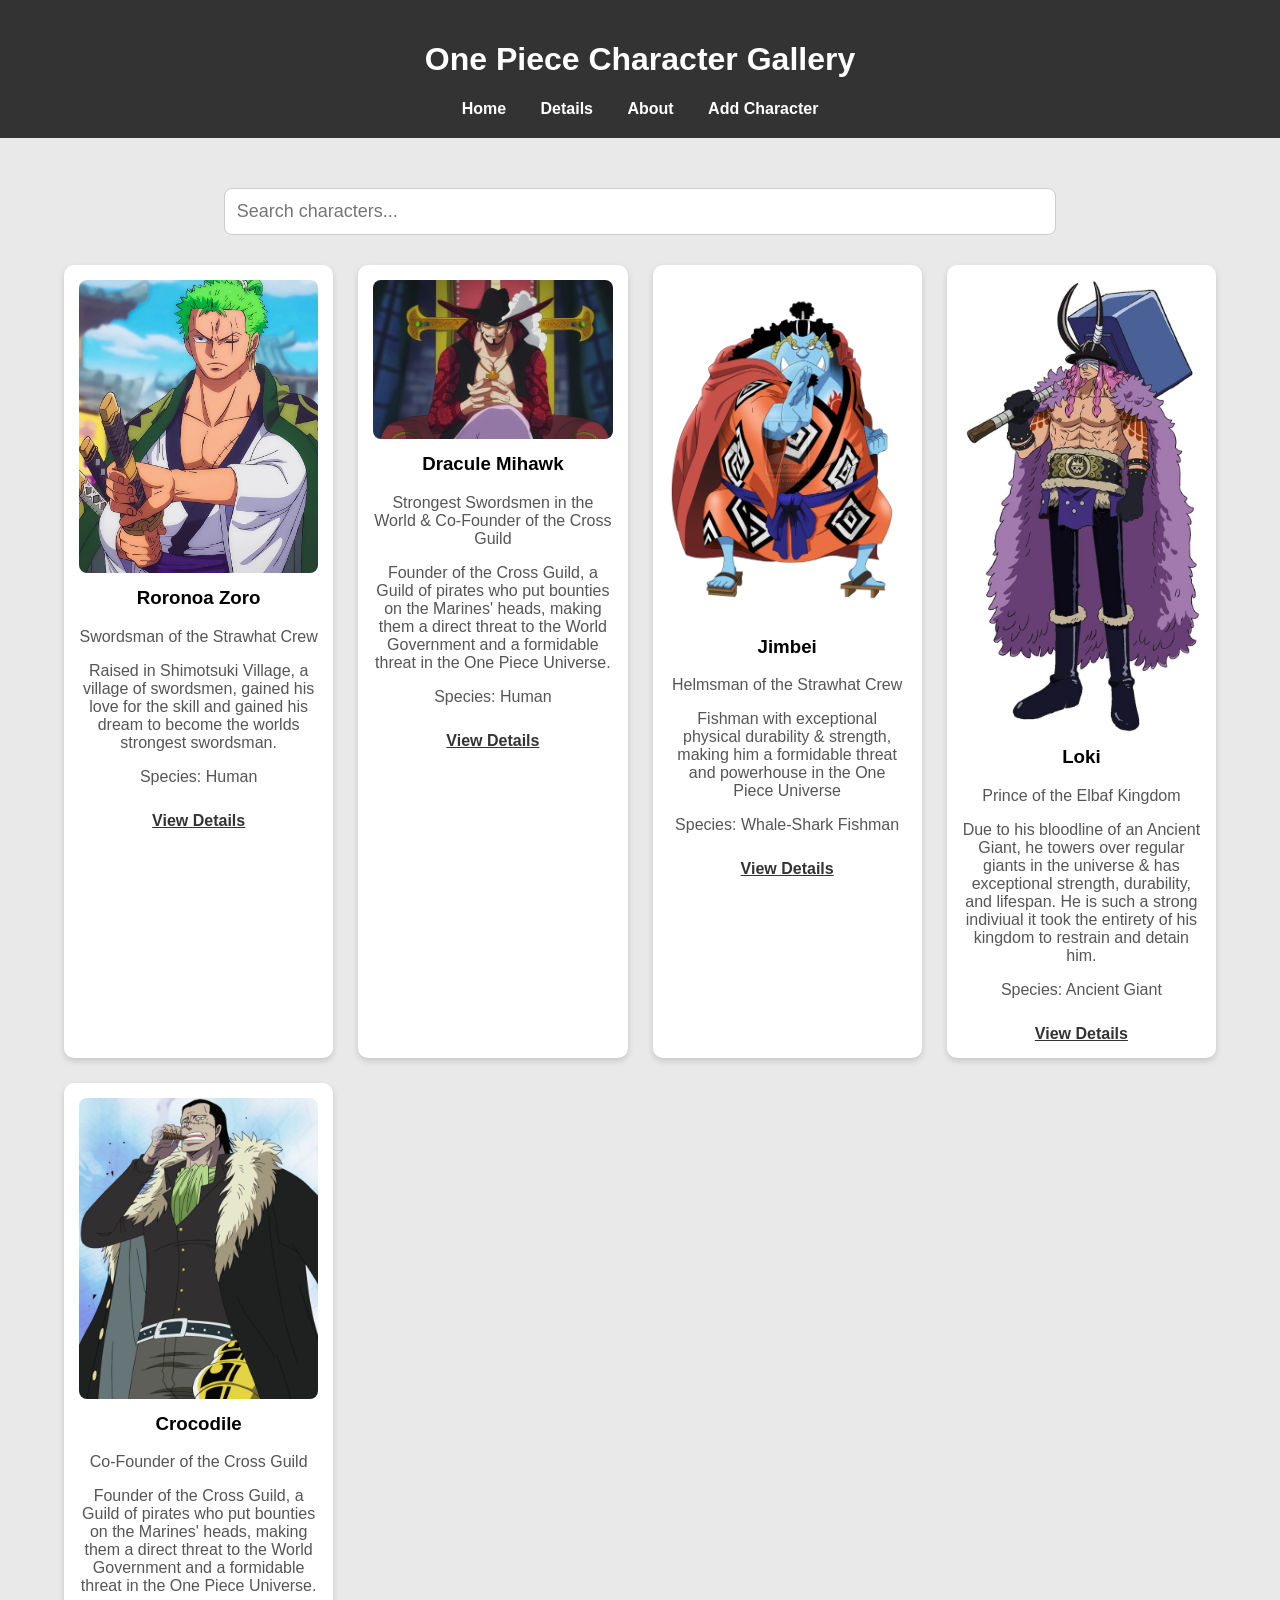
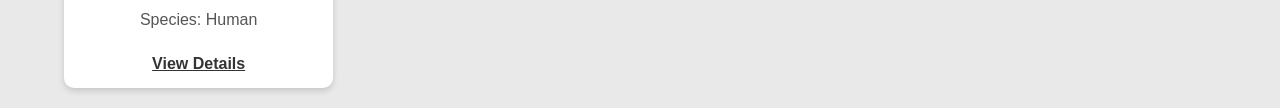
==== index.html @ 8b259c65 "Adding index, about, details, style, new-character-form, images, and descriptions" ====
<!DOCTYPE html>
<html>
<head>
    <title>One Piece Character Gallery</title>
    <link rel="stylesheet" href="style.css">
</head>
<body>

<header>
    <h1>One Piece Character Gallery</h1>
    <nav>
        <a href="index.html">Home</a>
        <a href="details.html">Details</a>
        <a href="about.html">About</a>
        <a href="new-character-form.html">Add Character</a>
    </nav>
</header>

<div class="container">

    <div class="search-bar">
        <input type="text" placeholder="Search characters...">
    </div>

    <div class="gallery">

        <div class="card">
            <img src="images/Zoro-onepiece.webp" alt="Roronoa Zoro">
            <h3>Roronoa Zoro</h3>
            <p>Swordsman of the Strawhat Crew</p>
            <p>Raised in Shimotsuki Village, a village of swordsmen, gained his love for the skill and gained his dream to become the worlds strongest swordsman.</p>
            <p>Species: Human</p>
            <a href="details.html">View Details</a>
        </div>

        <div class="card">
            <img src="images/Mihawk-onepiece.webp" alt="Dracule Mihawk">
            <h3>Dracule Mihawk</h3>
            <p>Strongest Swordsmen in the World & Co-Founder of the Cross Guild</p>
            <p>Founder of the Cross Guild, a Guild of pirates who put bounties on the Marines' heads, making them a direct threat to the World Government and a formidable threat in the One Piece Universe.</p></p>
            <p>Species: Human</p>
            <a href="details.html">View Details</a>
        </div>

        <div class="card">
            <img src="images/Jimbei-onepiece.webp" alt="Jimbei">
            <h3>Jimbei</h3>
            <p>Helmsman of the Strawhat Crew</p>
            <p>Fishman with exceptional physical durability & strength, making him a formidable threat and powerhouse in the One Piece Universe</p>
            <p>Species: Whale-Shark Fishman</p>
            <a href="details.html">View Details</a>
        </div>

        <div class="card">
            <img src="images/Loki-onepiece.webp" alt="Loki">
            <h3>Loki</h3>
            <p>Prince of the Elbaf Kingdom</p>
            <p>Due to his bloodline of an Ancient Giant, he towers over regular giants in the universe  
             & has exceptional strength, durability, and lifespan. He is such a strong indiviual it took the entirety of his kingdom to restrain and detain him.
            </p>
            <p>Species: Ancient Giant</p>
            <a href="details.html">View Details</a>
        </div>

        <div class="card">
            <img src="images/Crocodile-onepiece.webp" alt="Crocodile">
            <h3>Crocodile</h3>
            <p>Co-Founder of the Cross Guild</p>
            <p>Founder of the Cross Guild, a Guild of pirates who put bounties on the Marines' heads, making them a direct threat to the World Government and a formidable threat in the One Piece Universe.</p>
            <p>Species: Human</p>
            <a href="details.html">View Details</a>
        </div>

    </div>
</div>

</body>
</html>
---- style.css ----
body {
    font-family: Arial, sans-serif;
    background-color: #e9e9e9;
    margin: 0;
    padding: 0;
}

header {
    background-color: #333;
    color: white;
    padding: 20px;
    text-align: center;
}

nav a {
    color: white;
    margin: 0 15px;
    text-decoration: none;
    font-weight: bold;
}

.container {
    width: 90%;
    max-width: 1200px;
    margin: auto;
    padding: 20px;
}

.search-bar {
    text-align: center;
    margin: 30px 0;
}

.search-bar input {
    width: 70%;
    padding: 12px;
    font-size: 18px;
    border-radius: 8px;
    border: 1px solid #ccc;
}

.gallery {
    display: grid;
    grid-template-columns: repeat(auto-fill, minmax(250px, 1fr));
    gap: 25px;
}

.card {
    background: white;
    border-radius: 10px;
    padding: 15px;
    box-shadow: 0 3px 6px rgba(0,0,0,0.15);
    text-align: center;
}

.card img {
    width: 100%;
    border-radius: 8px;
}

.card h3 {
    margin-top: 10px;
}

.card p {
    color: #555;
}

.card a {
    display: inline-block;
    margin-top: 10px;
    color: #333;
    font-weight: bold;
}

.details-img {
    width: 350px;
    border-radius: 12px;
    display: block;
    margin: 20px auto;
}

form {
    background: white;
    padding: 25px;
    border-radius: 10px;
    box-shadow: 0 3px 6px rgba(0,0,0,0.15);
}

form input, form textarea {
    width: 100%;
    padding: 12px;
    margin: 12px 0;
    border-radius: 8px;
    border: 1px solid #ccc;
}

form button {
    padding: 12px 20px;
    background: #333;
    color: white;
    border: none;
    border-radius: 8px;
    cursor: pointer;
}
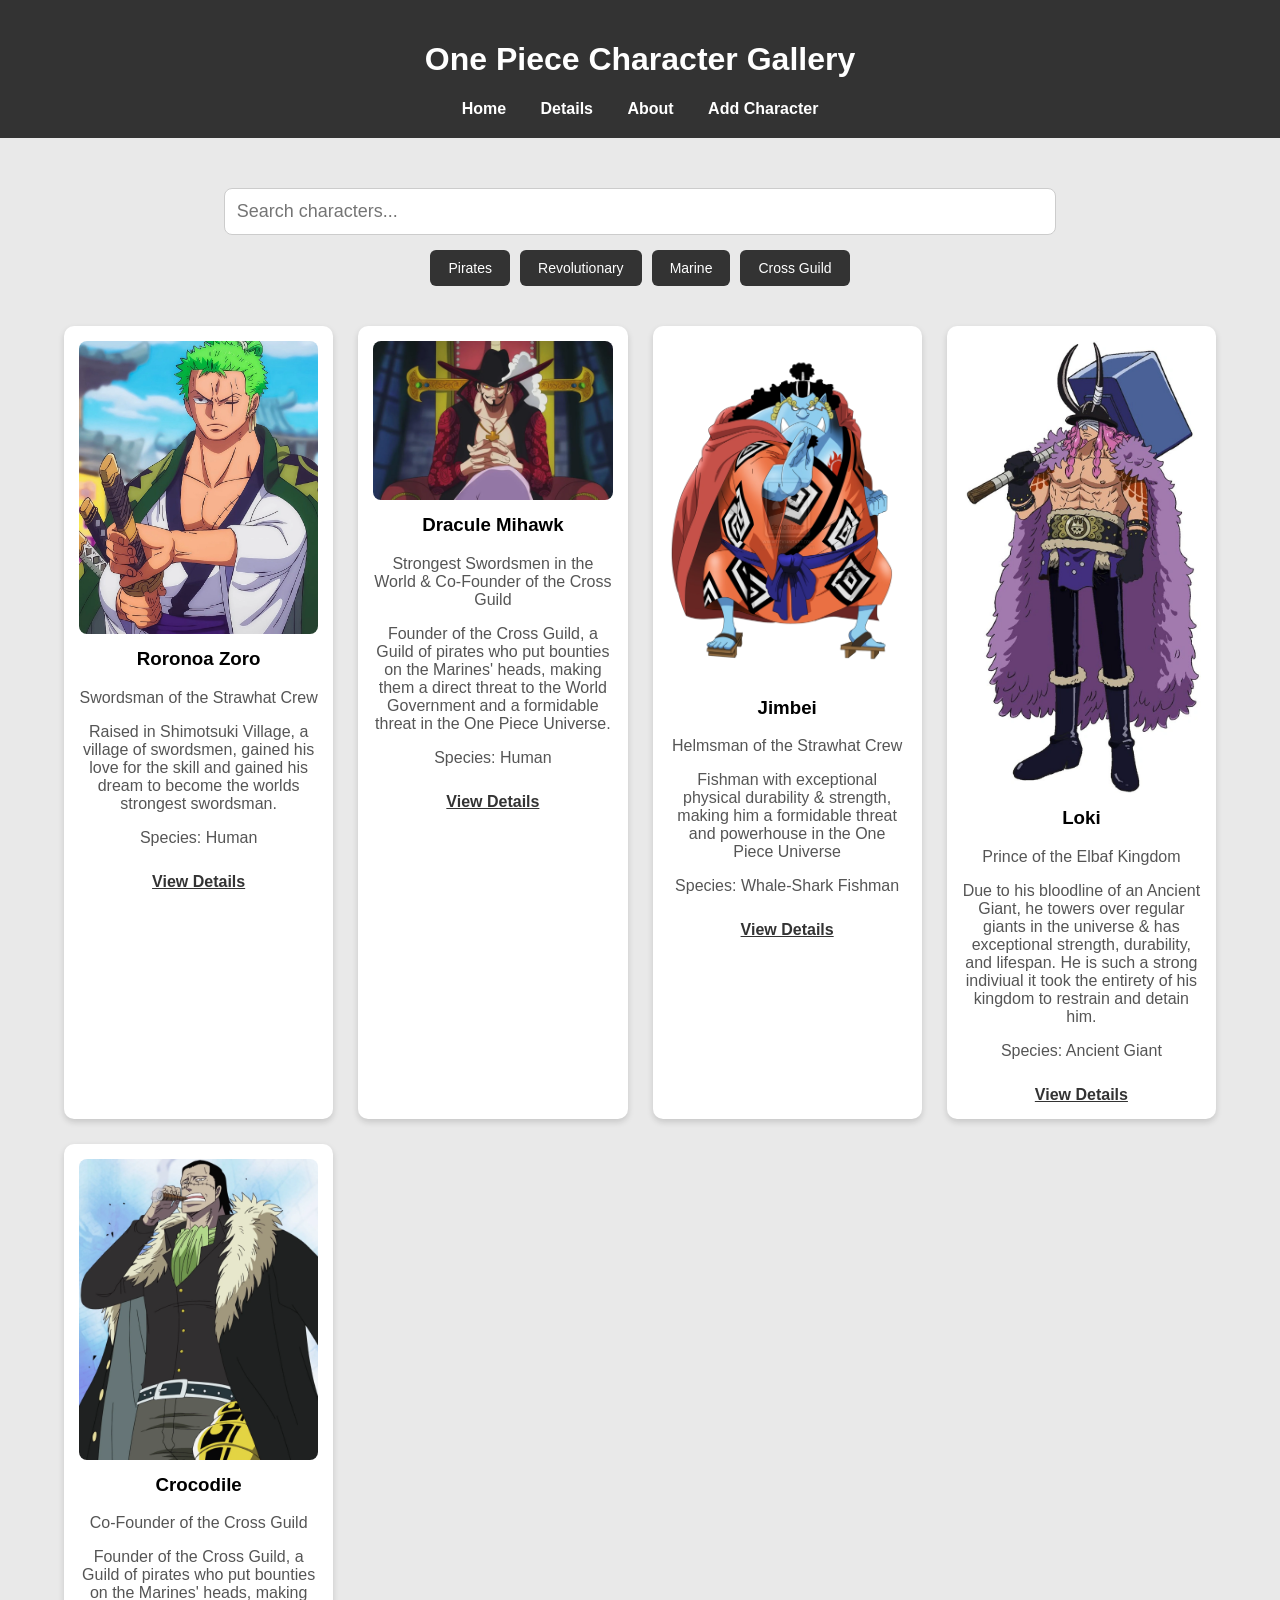
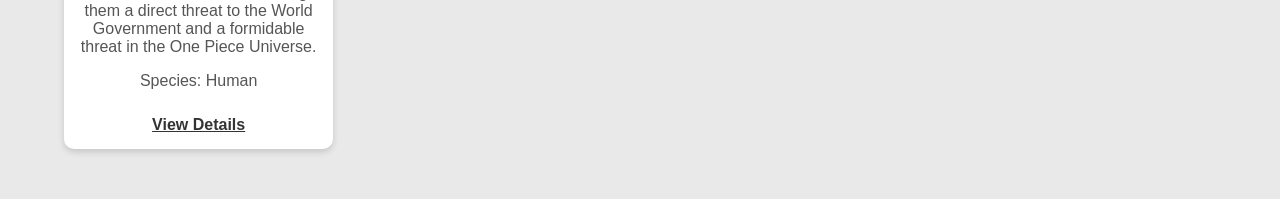
==== commit b97ff719: "added filtering buttons and some margin between filtering buttons and character cards" ====
--- a/index.html
+++ b/index.html
@@ -19,7 +19,13 @@
 <div class="container">
 
     <div class="search-bar">
-        <input type="text" placeholder="Search characters...">
+    <input type="text" placeholder="Search characters...">
+
+    <div class="filter-buttons">
+        <button>Pirates</button>
+        <button>Revolutionary</button>
+        <button>Marine</button>
+        <button>Cross Guild</button>
     </div>
 
     <div class="gallery">
--- a/style.css
+++ b/style.css
@@ -103,3 +103,25 @@
     border-radius: 8px;
     cursor: pointer;
 }
+.filter-buttons {
+    margin-top: 15px;
+    margin-bottom: 40px;
+    display: flex;
+    justify-content: center;
+    gap: 10px;
+    flex-wrap: wrap;
+}
+
+.filter-buttons button {
+    padding: 10px 18px;
+    background-color: #333;
+    color: white;
+    border: none;
+    border-radius: 6px;
+    cursor: pointer;
+    font-size: 14px;
+}
+
+.filter-buttons button:hover {
+    background-color: #555;
+}
